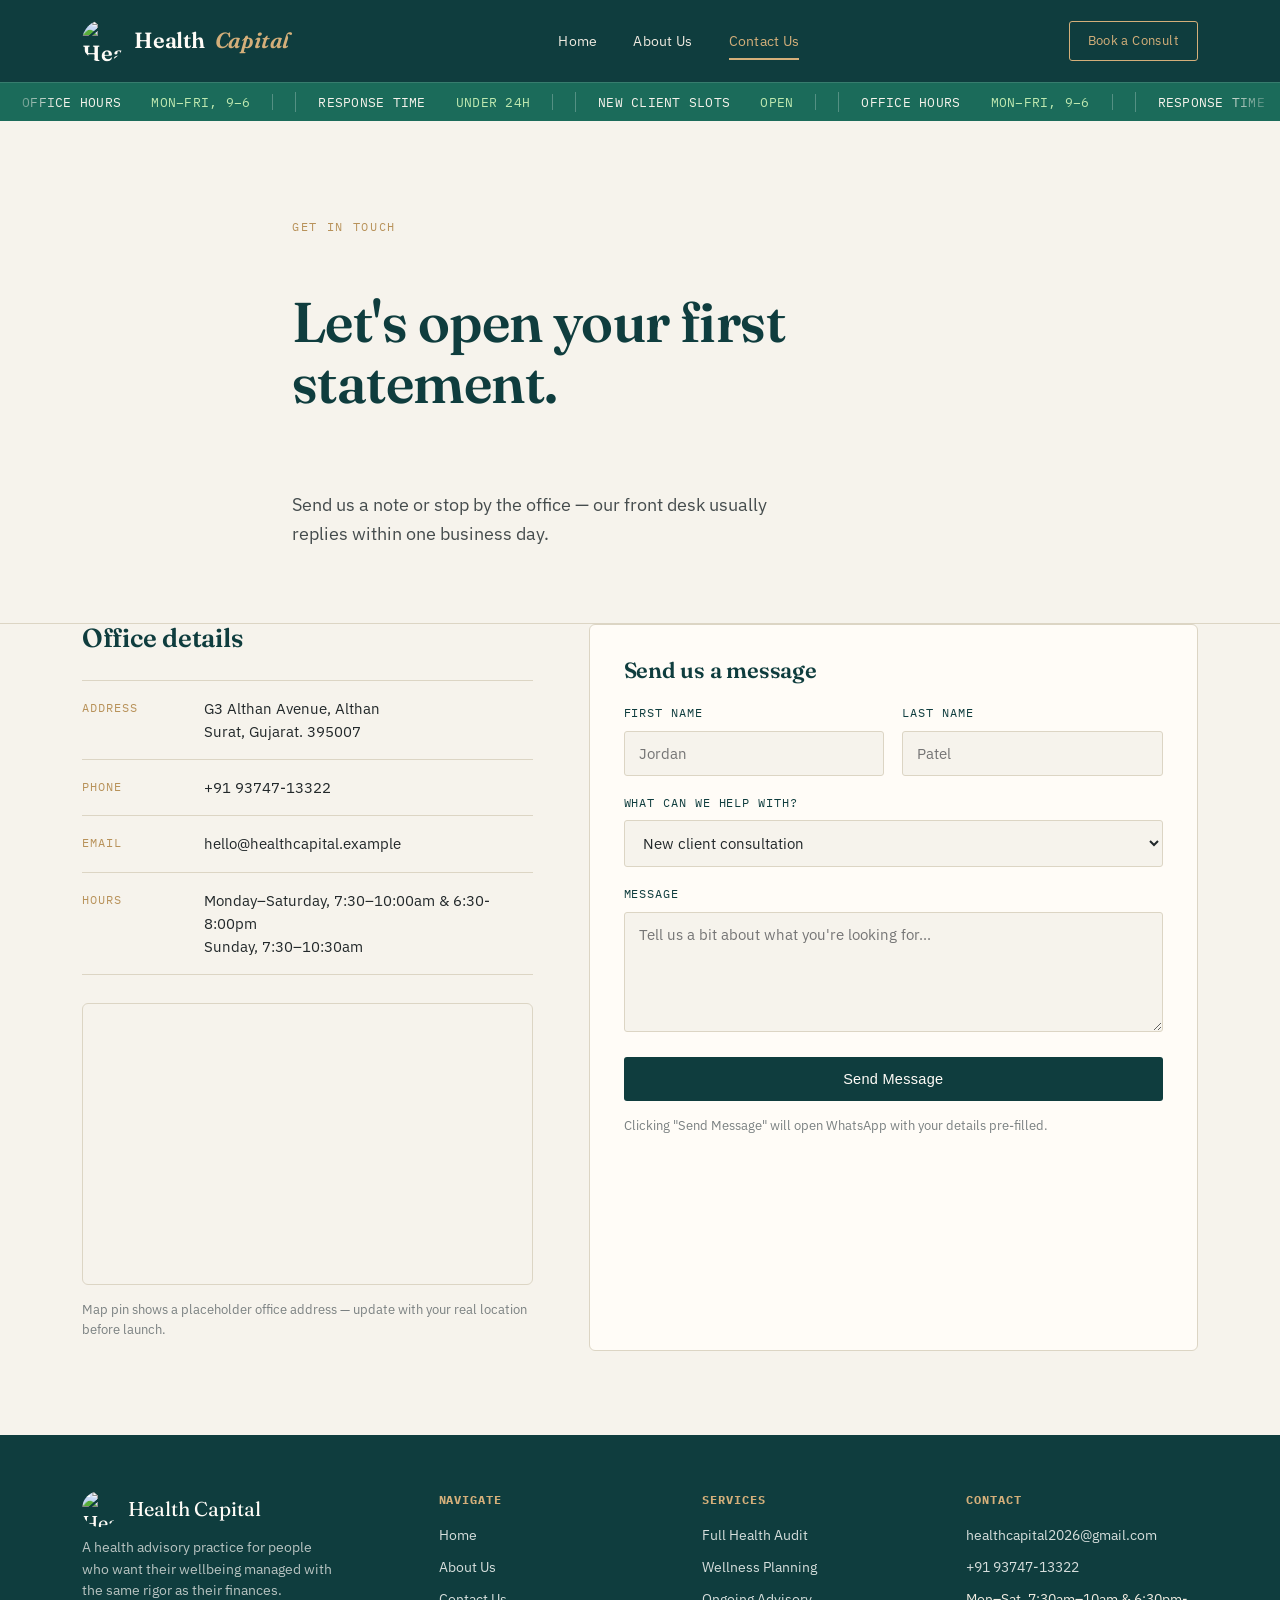
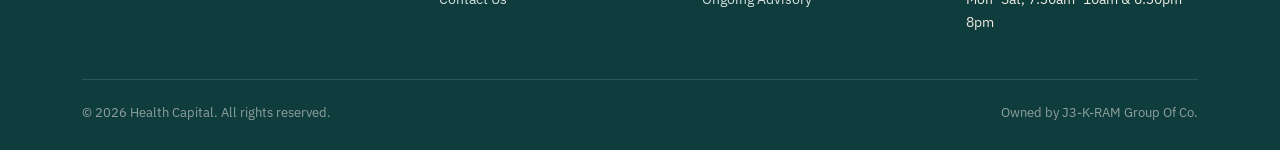
==== contact.html @ 7708ae84 "first real site data" ====
<!DOCTYPE html>
<html lang="en">
<head>
<meta charset="UTF-8">
<meta name="viewport" content="width=device-width, initial-scale=1.0">
<title>Contact Us — Health Capital</title>
<meta name="description" content="Get in touch with Health Capital to book a consultation or ask a question. Find our office on the map below.">
<link rel="preconnect" href="https://fonts.googleapis.com">
<link href="https://fonts.googleapis.com/css2?family=Fraunces:ital,wght@0,500;0,600;1,500&family=IBM+Plex+Sans:wght@400;500;600&family=IBM+Plex+Mono:wght@400;500&display=swap" rel="stylesheet">
<link rel="stylesheet" href="style.css">
<link rel="icon" type="image/png" href="images/health-capital-logo.png">
</head>
<body>

<div class="topbar">
	<nav class="nav">
		<a href="index.html" class="brand"><img src="images/health-capital-logo.png" alt="Health Capital logo" class="brand-logo">Health <span class="mark">Capital</span></a>
		<ul class="navlinks">
			<li><a href="index.html">Home</a></li>
			<li><a href="about.html">About Us</a></li>
			<li><a href="contact.html" class="active">Contact Us</a></li>
		</ul>
		<a href="contact.html" class="nav-cta">Book a Consult</a>
	</nav>
	<div class="ticker-wrap">
		<div class="ticker">
			<span>OFFICE HOURS <span class="up">MON–FRI, 9–6</span></span>
			<span>RESPONSE TIME <span class="up">UNDER 24H</span></span>
			<span>NEW CLIENT SLOTS <span class="up">OPEN</span></span>
			<span>OFFICE HOURS <span class="up">MON–FRI, 9–6</span></span>
			<span>RESPONSE TIME <span class="up">UNDER 24H</span></span>
			<span>NEW CLIENT SLOTS <span class="up">OPEN</span></span>
		</div>
	</div>
</div>

<header class="hero" style="padding-bottom:56px;">
	<div class="container" style="grid-template-columns:1fr;max-width:760px;">
		<span class="eyebrow">Get in touch</span>
		<h1>Let's open your first statement.</h1>
		<p class="lede">Send us a note or stop by the office — our front desk usually replies within one business day.</p>
	</div>
</header>

<section class="section" style="padding-top:0;">
	<div class="container contact-grid">

		<div>
			<h2 style="font-size:26px;">Office details</h2>
			<ul class="info-list">
				<li><span class="k">Address</span><span>G3 Althan Avenue, Althan<br>Surat, Gujarat. 395007</span></li>
				<li><span class="k">Phone</span><span>+91 93747-13322</span></li>
				<li><span class="k">Email</span><span>hello@healthcapital.example</span></li>
				<li><span class="k">Hours</span><span>Monday–Saturday, 7:30–10:00am & 6:30-8:00pm <br/>Sunday, 7:30–10:30am</span></li>
			</ul>

			<div class="map-wrap">
				<iframe
					src="https://www.google.com/maps?q=21.1502767,72.8065132&output=embed"
					allowfullscreen
					loading="lazy"
					referrerpolicy="no-referrer-when-downgrade"
					title="Health Capital office location on Google Maps">
				</iframe>
			</div>
			<p class="form-note">Map pin shows a placeholder office address — update with your real location before launch.</p>
		</div>

		<form class="contact-form" id="contactForm" action="#" method="post">
			<h2 style="font-size:22px;margin-bottom:22px;">Send us a message</h2>
			<div class="form-row">
				<div class="field">
					<label for="fname">First name</label>
					<input type="text" id="fname" name="fname" placeholder="Jordan" required>
				</div>
				<div class="field">
					<label for="lname">Last name</label>
					<input type="text" id="lname" name="lname" placeholder="Patel" required>
				</div>
			</div>
			<div class="field">
				<label for="topic">What can we help with?</label>
				<select id="topic" name="topic">
					<option>New client consultation</option>
					<option>Existing client support</option>
					<option>Corporate wellness program</option>
					<option>Press / media inquiry</option>
					<option>Something else</option>
				</select>
			</div>
			<div class="field">
				<label for="message">Message</label>
				<textarea id="message" name="message" placeholder="Tell us a bit about what you're looking for..."></textarea>
			</div>
			<button type="submit" class="btn btn-primary" style="border:none;cursor:pointer;width:100%;">Send Message</button>
			<p class="form-note">Clicking "Send Message" will open WhatsApp with your details pre-filled.</p>
		</form>

		<script>
			document.getElementById('contactForm').addEventListener('submit', function (e) {
				e.preventDefault();

				var whatsappNumber = '919374713322'; // +91 93747 13322

				var fname = document.getElementById('fname').value.trim();
				var lname = document.getElementById('lname').value.trim();
				var topic = document.getElementById('topic').value;
				var message = document.getElementById('message').value.trim();

				var lines = [
					'New enquiry from Health Capital website:',
					'',
					'Name: ' + fname + ' ' + lname,
					'Topic: ' + topic,
					'Message: ' + (message || '-')
				];

				var text = encodeURIComponent(lines.join('\n'));
				var whatsappURL = 'https://wa.me/' + whatsappNumber + '?text=' + text;

				window.open(whatsappURL, '_blank');
			});
		</script>

	</div>
</section>

<footer>
	<div class="container">
		<div class="foot-grid">
			<div>
				<div class="foot-brand"><img src="images/health-capital-logo.png" alt="Health Capital logo" class="foot-logo">Health Capital</div>
				<p>A health advisory practice for people who want their wellbeing managed with the same rigor as their finances.</p>
			</div>
			<div class="foot-col">
				<h5>Navigate</h5>
				<ul>
					<li><a href="index.html">Home</a></li>
					<li><a href="about.html">About Us</a></li>
					<li><a href="contact.html">Contact Us</a></li>
				</ul>
			</div>
			<div class="foot-col">
				<h5>Services</h5>
				<ul>
					<li><a href="index.html#">Full Health Audit</a></li>
					<li><a href="index.html#">Wellness Planning</a></li>
					<li><a href="index.html#">Ongoing Advisory</a></li>
				</ul>
			</div>
			<div class="foot-col">
				<h5>Contact</h5>
				<ul>
					<li><a href="mailto:healthcapital2026@gmail.com">healthcapital2026@gmail.com</a></li>
					<li><a href="tel:+919374713322">+91 93747-13322</a></li>
					<li>Mon–Sat, 7:30am–10am & 6:30pm-8pm</li>
				</ul>
			</div>
		</div>
		<div class="foot-bottom">
			<span>© 2026 Health Capital. All rights reserved.</span>
			<span>Owned by J3-K-RAM Group Of Co.</span>
		</div>
	</div>
</footer>

</body>
</html>
---- style.css ----
/* ============================================================
   HEALTH CAPITAL — design tokens
   ============================================================ */
:root{
  --ink:      #0F3D3E;   /* deep teal-ink, primary dark */
  --emerald:  #1B6B5A;   /* growth accent */
  --emerald-l:#2E8C74;
  --bronze:   #B8925A;   /* "capital" gold-bronze accent */
  --bronze-l: #D4AF7A;
  --paper:    #F6F3EC;   /* warm paper background */
  --paper-2:  #EFEAE0;
  --charcoal: #22282A;   /* body text */
  --line:     #DCD5C4;   /* hairline dividers */
  --white:    #FFFCF7;

  --serif: "Fraunces", "Iowan Old Style", Georgia, serif;
  --sans:  "IBM Plex Sans", "Helvetica Neue", Arial, sans-serif;
  --mono:  "IBM Plex Mono", "SFMono-Regular", Menlo, monospace;

  --radius: 3px;
  --max: 1180px;
}

*{box-sizing:border-box;}
html{scroll-behavior:smooth;}
body{
  margin:0;
  background:var(--paper);
  color:var(--charcoal);
  font-family:var(--sans);
  font-size:16px;
  line-height:1.6;
  -webkit-font-smoothing:antialiased;
}
img{max-width:100%;display:block;}
a{color:inherit;}
h1,h2,h3,h4{
  font-family:var(--serif);
  font-weight:600;
  line-height:1.08;
  margin:0 0 .5em;
  color:var(--ink);
  letter-spacing:-0.01em;
}
p{margin:0 0 1em;}
.container{max-width:var(--max);margin:0 auto;padding:0 32px;}
.eyebrow{
  font-family:var(--mono);
  font-size:12px;
  letter-spacing:.14em;
  text-transform:uppercase;
  color:var(--bronze);
}

/* focus visibility */
a:focus-visible,button:focus-visible,input:focus-visible,textarea:focus-visible{
  outline:2px solid var(--emerald-l);
  outline-offset:3px;
}

@media (prefers-reduced-motion: reduce){
  *{animation-duration:0.001ms !important; animation-iteration-count:1 !important; transition-duration:0.001ms !important; scroll-behavior:auto !important;}
}

/* ============================================================
   TOP BAR + NAV
   ============================================================ */
.topbar{
  background:var(--ink);
  color:var(--paper);
}
.nav{
  display:flex;
  align-items:center;
  justify-content:space-between;
  padding:20px 32px;
  max-width:var(--max);
  margin:0 auto;
}
.brand{
  font-family:var(--serif);
  font-size:22px;
  font-weight:600;
  color:var(--white);
  text-decoration:none;
  letter-spacing:-0.01em;
  display:flex;
  align-items:center;
  gap:10px;
}
.brand-logo{
  height:42px;
  width:42px;
  border-radius:50%;
  object-fit:cover;
  display:block;
}
.brand .mark{color:var(--bronze-l);font-style:italic;}
.navlinks{
  display:flex;
  gap:36px;
  list-style:none;
  margin:0;padding:0;
  font-size:14px;
  letter-spacing:.02em;
}
.navlinks a{
  text-decoration:none;
  color:var(--paper-2);
  position:relative;
  padding-bottom:4px;
  transition:color .2s ease;
}
.navlinks a:hover{color:var(--bronze-l);}
.navlinks a.active{color:var(--bronze-l);}
.navlinks a.active::after{
  content:"";
  position:absolute;left:0;right:0;bottom:-6px;
  height:2px;background:var(--bronze-l);
}
.nav-cta{
  border:1px solid var(--bronze-l);
  color:var(--bronze-l);
  padding:9px 18px;
  border-radius:var(--radius);
  font-size:13px;
  text-decoration:none;
  letter-spacing:.03em;
  transition:background .2s ease,color .2s ease;
  white-space:nowrap;
}
.nav-cta:hover{background:var(--bronze-l);color:var(--ink);}
.navtoggle{display:none;}

/* ---- signature element: the Vitality Ticker ---- */
.ticker-wrap{
  background:var(--emerald);
  border-top:1px solid rgba(255,255,255,.12);
  overflow:hidden;
  white-space:nowrap;
  position:relative;
}
.ticker-wrap::before,.ticker-wrap::after{
  content:"";
  position:absolute;top:0;bottom:0;width:60px;z-index:2;
  pointer-events:none;
}
.ticker-wrap::before{left:0;background:linear-gradient(90deg,var(--emerald),transparent);}
.ticker-wrap::after{right:0;background:linear-gradient(270deg,var(--emerald),transparent);}
.ticker{
  display:inline-flex;
  animation:scroll 32s linear infinite;
  padding:9px 0;
}
.ticker span{
  font-family:var(--mono);
  font-size:12.5px;
  color:var(--paper);
  padding:0 22px;
  border-right:1px solid rgba(255,255,255,.25);
  letter-spacing:.02em;
}
.ticker .up{color:#BFE8B0;}
.ticker .down{color:#F2C6B0;}
@keyframes scroll{
  0%{transform:translateX(0);}
  100%{transform:translateX(-50%);}
}

/* ============================================================
   HERO
   ============================================================ */
.hero{
  padding:96px 0 88px;
  border-bottom:1px solid var(--line);
  position:relative;
}
.hero .container{
  display:grid;
  grid-template-columns:1.15fr .85fr;
  gap:56px;
  align-items:center;
}
.hero h1{
  font-size:56px;
  margin-bottom:22px;
}
.hero h1 em{
  font-style:italic;
  color:var(--emerald);
}
.hero p.lede{
  font-size:18px;
  max-width:46ch;
  color:#454C4D;
}
.hero-actions{
  display:flex;
  gap:16px;
  margin-top:32px;
  flex-wrap:wrap;
}
.btn{
  display:inline-block;
  padding:14px 26px;
  border-radius:var(--radius);
  text-decoration:none;
  font-size:14.5px;
  letter-spacing:.02em;
  font-weight:500;
  transition:transform .15s ease, box-shadow .15s ease;
}
.btn-primary{
  background:var(--ink);
  color:var(--white);
}
.btn-primary:hover{transform:translateY(-1px);box-shadow:0 6px 18px rgba(15,61,62,.25);}
.btn-ghost{
  border:1px solid var(--ink);
  color:var(--ink);
}
.btn-ghost:hover{background:var(--ink);color:var(--white);}

.hero-panel{
  background:var(--white);
  border:1px solid var(--line);
  border-radius:6px;
  padding:26px 26px 22px;
  box-shadow:0 20px 40px -22px rgba(15,61,62,.35);
}
.hero-panel .eyebrow{margin-bottom:10px;}
.metric-row{
  display:flex;
  justify-content:space-between;
  padding:13px 0;
  border-bottom:1px dashed var(--line);
  font-family:var(--mono);
  font-size:13.5px;
}
.metric-row:last-child{border-bottom:none;}
.metric-row b{font-family:var(--sans);font-weight:600;color:var(--ink);font-size:14.5px;}
.metric-row .delta.up{color:var(--emerald);}
.metric-row .delta.down{color:#B4553A;}

/* ============================================================
   SECTIONS (generic)
   ============================================================ */
.section{padding:84px 0;}
.section-alt{background:var(--paper-2);}
.section-dark{background:var(--ink);color:var(--paper-2);}
.section-dark h2,.section-dark h3{color:var(--white);}
.section-head{
  max-width:640px;
  margin-bottom:48px;
}
.section-head .eyebrow{margin-bottom:14px;display:block;}
.section-head h2{font-size:36px;}

/* services grid */
.grid-3{
  display:grid;
  grid-template-columns:repeat(3,1fr);
  gap:28px;
}
.card{
  background:var(--white);
  border:1px solid var(--line);
  border-radius:6px;
  padding:30px 26px;
}
.card .num{
  font-family:var(--mono);
  font-size:12px;
  color:var(--bronze);
  letter-spacing:.1em;
}
.card h3{font-size:21px;margin:14px 0 10px;}
.card p{font-size:14.5px;color:#4B5253;margin:0;}

/* consultants / photo gallery */
.grid-4{
  display:grid;
  grid-template-columns:repeat(4,1fr);
  gap:24px;
}
.consultant{
  background:var(--white);
  border:1px solid var(--line);
  border-radius:6px;
  overflow:hidden;
}
.consultant img{
  width:100%;
  aspect-ratio:4/5;
  object-fit:cover;
  filter:grayscale(15%);
}
.consultant .meta{padding:16px 18px 20px;}
.consultant .meta h4{
  font-family:var(--sans);
  font-size:15.5px;
  font-weight:600;
  margin:0 0 3px;
  color:var(--ink);
}
.consultant .meta span{
  font-family:var(--mono);
  font-size:11.5px;
  color:var(--bronze);
  letter-spacing:.04em;
  text-transform:uppercase;
}

/* video section */
.grid-2{
  display:grid;
  grid-template-columns:repeat(2,1fr);
  gap:28px;
}
.video-card{
  background:var(--white);
  border:1px solid var(--line);
  border-radius:6px;
  overflow:hidden;
}
.video-frame{
  position:relative;
  width:100%;
  aspect-ratio:16/9;
  background:var(--ink);
}
.video-frame iframe{
  position:absolute;inset:0;width:100%;height:100%;border:0;
}
.video-card .meta{padding:16px 20px 20px;}
.video-card h4{font-size:16px;margin:0 0 4px;color:var(--ink);font-family:var(--sans);font-weight:600;}
.video-card p{font-size:13.5px;color:#5A6162;margin:0;}

/* stat strip */
.stat-strip{
  display:grid;
  grid-template-columns:repeat(4,1fr);
  border-top:1px solid rgba(255,255,255,.14);
  border-bottom:1px solid rgba(255,255,255,.14);
}
.stat{
  padding:34px 30px;
  border-right:1px solid rgba(255,255,255,.14);
}
.stat:last-child{border-right:none;}
.stat .n{
  font-family:var(--mono);
  font-size:34px;
  color:var(--bronze-l);
}
.stat .l{
  font-size:13px;
  color:var(--paper-2);
  margin-top:6px;
}

/* CTA band */
.cta-band{
  background:var(--emerald);
  color:var(--white);
  padding:56px 0;
  text-align:center;
}
.cta-band h2{color:var(--white);font-size:30px;margin-bottom:14px;}
.cta-band p{color:#DCEFE6;margin-bottom:26px;}
.cta-band .btn-primary{background:var(--ink);}

/* ============================================================
   ABOUT PAGE bits
   ============================================================ */
.split{
  display:grid;
  grid-template-columns:1fr 1fr;
  gap:56px;
  align-items:center;
}
.split img{border-radius:6px;border:1px solid var(--line);}
.timeline{border-left:2px solid var(--line);margin-left:6px;}
.timeline li{
  list-style:none;
  padding:0 0 34px 28px;
  position:relative;
}
.timeline li::before{
  content:"";
  position:absolute;left:-7px;top:2px;
  width:12px;height:12px;border-radius:50%;
  background:var(--bronze);
  border:3px solid var(--paper);
  outline:1px solid var(--bronze);
}
.timeline .yr{
  font-family:var(--mono);
  color:var(--bronze);
  font-size:12.5px;
  letter-spacing:.06em;
}
.timeline h4{margin:6px 0 4px;font-size:18px;}
.timeline p{font-size:14px;color:#4B5253;margin:0;}

.values-grid{
  display:grid;
  grid-template-columns:repeat(3,1fr);
  gap:24px;
}

/* ============================================================
   CONTACT PAGE
   ============================================================ */
.contact-grid{
  display:grid;
  grid-template-columns:.85fr 1.15fr;
  gap:56px;
}
.info-list{list-style:none;margin:28px 0 0;padding:0;}
.info-list li{
  padding:16px 0;
  border-top:1px solid var(--line);
  display:grid;
  grid-template-columns:110px 1fr;
  gap:12px;
  font-size:14.5px;
}
.info-list li:last-child{border-bottom:1px solid var(--line);}
.info-list .k{
  font-family:var(--mono);
  font-size:11.5px;
  letter-spacing:.08em;
  text-transform:uppercase;
  color:var(--bronze);
  padding-top:2px;
}
.map-wrap{
  border-radius:6px;
  overflow:hidden;
  border:1px solid var(--line);
  margin-top:28px;
  aspect-ratio:16/10;
}
.map-wrap iframe{width:100%;height:100%;border:0;}

form.contact-form{
  background:var(--white);
  border:1px solid var(--line);
  border-radius:6px;
  padding:34px;
}
.form-row{display:grid;grid-template-columns:1fr 1fr;gap:18px;}
.field{margin-bottom:18px;}
.field label{
  display:block;
  font-family:var(--mono);
  font-size:11.5px;
  letter-spacing:.08em;
  text-transform:uppercase;
  color:var(--ink);
  margin-bottom:8px;
}
.field input,.field textarea,.field select{
  width:100%;
  border:1px solid var(--line);
  background:var(--paper);
  border-radius:var(--radius);
  padding:12px 14px;
  font-family:var(--sans);
  font-size:14.5px;
  color:var(--charcoal);
}
.field textarea{resize:vertical;min-height:120px;}
.field input:focus,.field textarea:focus,.field select:focus{
  outline:none;
  border-color:var(--emerald);
  background:var(--white);
}
.form-note{font-size:12.5px;color:#7A8081;margin-top:14px;}

/* ============================================================
   FOOTER
   ============================================================ */
footer{
  background:var(--ink);
  color:var(--paper-2);
  padding:56px 0 28px;
}
.foot-grid{
  display:grid;
  grid-template-columns:1.4fr 1fr 1fr 1fr;
  gap:32px;
  padding-bottom:36px;
  border-bottom:1px solid rgba(255,255,255,.12);
}
.foot-brand{
  font-family:var(--serif);
  color:var(--white);
  font-size:20px;
  margin-bottom:10px;
  display:flex;
  align-items:center;
  gap:10px;
}
.foot-logo{
  height:36px;
  width:36px;
  border-radius:50%;
  object-fit:cover;
  display:block;
}
.foot-grid p{font-size:13.5px;color:#B9C4C2;max-width:32ch;}
.foot-col h5{
  font-family:var(--mono);
  font-size:11.5px;
  letter-spacing:.08em;
  text-transform:uppercase;
  color:var(--bronze-l);
  margin:0 0 14px;
}
.foot-col ul{list-style:none;margin:0;padding:0;}
.foot-col li{margin-bottom:10px;font-size:14px;}
.foot-col a{text-decoration:none;color:#D6DEDC;}
.foot-col a:hover{color:var(--bronze-l);}
.foot-bottom{
  padding-top:22px;
  display:flex;
  justify-content:space-between;
  font-size:12.5px;
  color:#8FA09D;
  flex-wrap:wrap;
  gap:10px;
}

/* ============================================================
   RESPONSIVE
   ============================================================ */
@media (max-width:980px){
  .hero .container{grid-template-columns:1fr;}
  .hero h1{font-size:42px;}
  .grid-3,.grid-4,.grid-2,.values-grid{grid-template-columns:repeat(2,1fr);}
  .split{grid-template-columns:1fr;}
  .contact-grid{grid-template-columns:1fr;}
  .stat-strip{grid-template-columns:repeat(2,1fr);}
  .stat{border-bottom:1px solid rgba(255,255,255,.14);}
  .foot-grid{grid-template-columns:1fr 1fr;}
}
@media (max-width:640px){
  .navlinks{display:none;}
  .nav-cta{display:none;}
  .grid-3,.grid-4,.grid-2,.values-grid{grid-template-columns:1fr;}
  .hero h1{font-size:34px;}
  .form-row{grid-template-columns:1fr;}
  .foot-grid{grid-template-columns:1fr;}
  .section{padding:60px 0;}
}
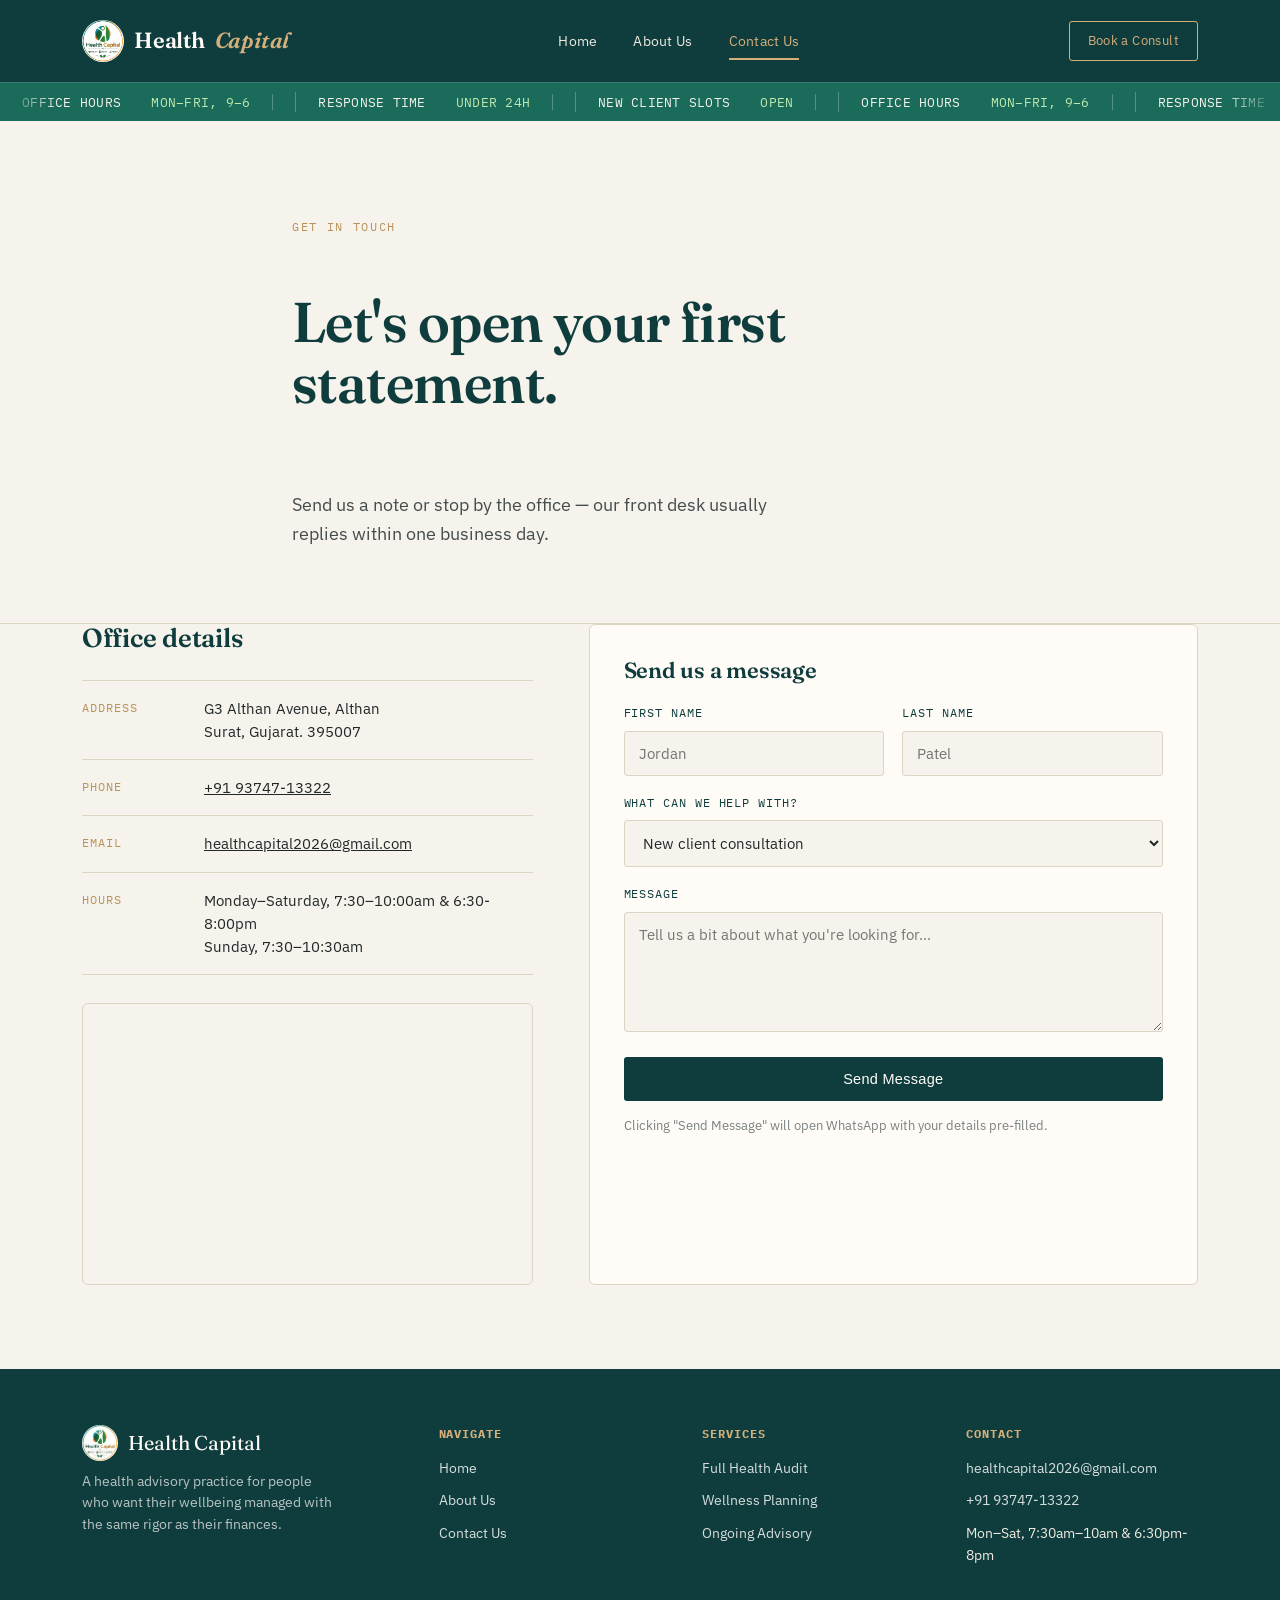
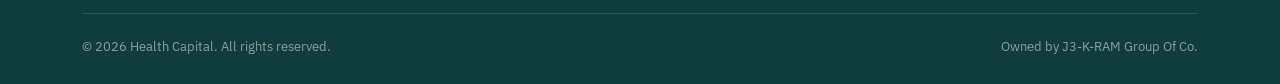
==== commit 4c890c3c: "Add files via upload" ====
--- a/contact.html
+++ b/contact.html
@@ -49,8 +49,8 @@
 			<h2 style="font-size:26px;">Office details</h2>
 			<ul class="info-list">
 				<li><span class="k">Address</span><span>G3 Althan Avenue, Althan<br>Surat, Gujarat. 395007</span></li>
-				<li><span class="k">Phone</span><span>+91 93747-13322</span></li>
-				<li><span class="k">Email</span><span>hello@healthcapital.example</span></li>
+				<li><span class="k">Phone</span><span><a href="tel:+919374713322">+91 93747-13322</a></span></li>
+				<li><span class="k">Email</span><span><a href="mailto:healthcapital2026@gmail.com">healthcapital2026@gmail.com</a></span></li>
 				<li><span class="k">Hours</span><span>Monday–Saturday, 7:30–10:00am & 6:30-8:00pm <br/>Sunday, 7:30–10:30am</span></li>
 			</ul>
 
@@ -63,7 +63,6 @@
 					title="Health Capital office location on Google Maps">
 				</iframe>
 			</div>
-			<p class="form-note">Map pin shows a placeholder office address — update with your real location before launch.</p>
 		</div>
 
 		<form class="contact-form" id="contactForm" action="#" method="post">
